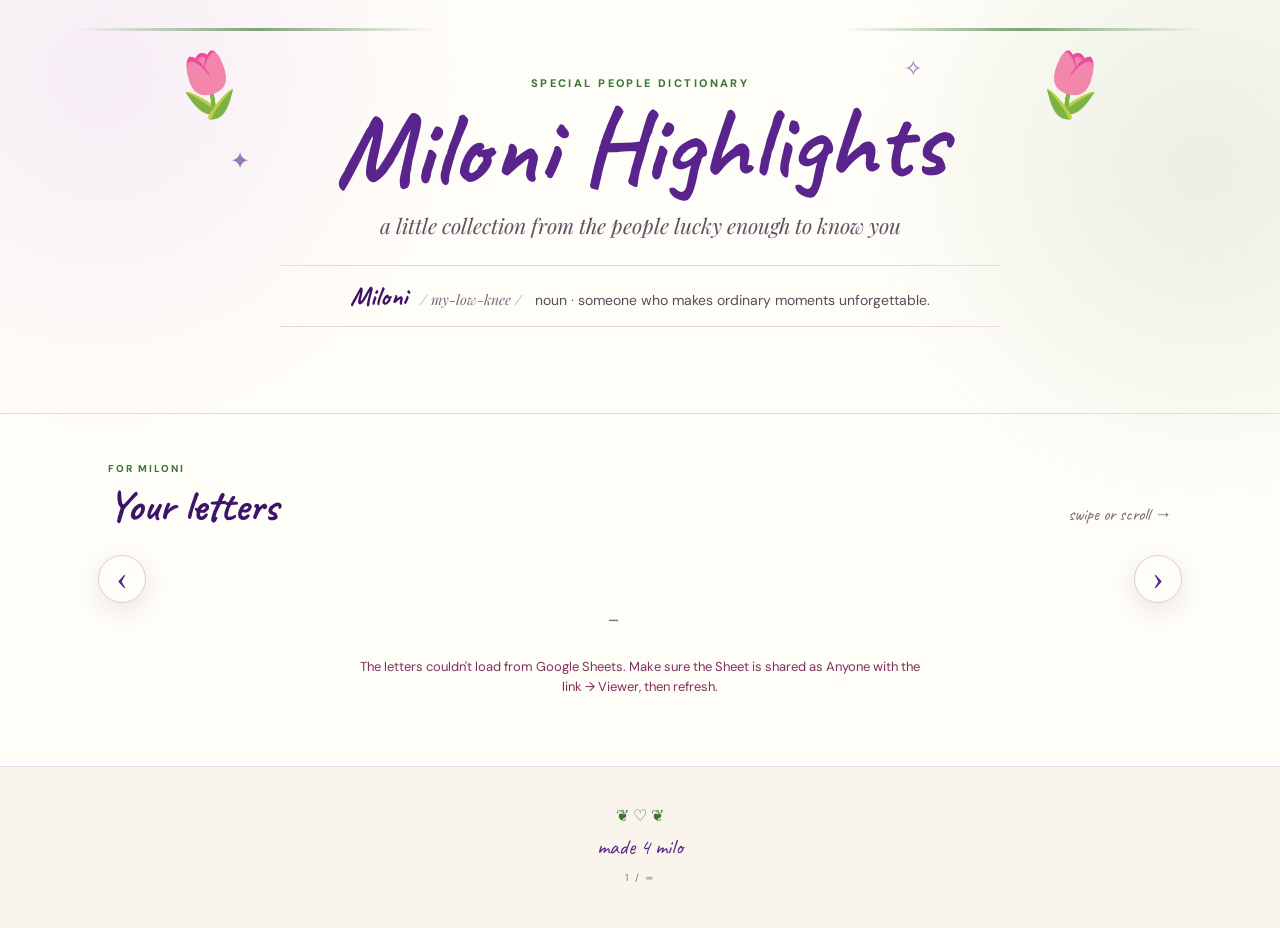
==== index.html @ f62aa42f "Add files via upload" ====
<!DOCTYPE html>
<html lang="en">
<head>
  <meta charset="UTF-8">
  <meta name="viewport" content="width=device-width, initial-scale=1.0">
  <meta name="theme-color" content="#5a248d">
  <title>Miloni Highlights ♡</title>
  <meta name="description" content="A growing collection of messages for Miloni.">
  <link rel="preconnect" href="https://fonts.googleapis.com">
  <link rel="preconnect" href="https://fonts.gstatic.com" crossorigin>
  <link href="https://fonts.googleapis.com/css2?family=Caveat:wght@500;600;700&family=DM+Sans:wght@400;500;600;700&family=Playfair+Display:ital,wght@0,600;1,600&display=swap" rel="stylesheet">
  <link rel="stylesheet" href="styles.css">
</head>
<body>
  <div class="site">
    <header class="hero">
      <div class="corner left">🌷</div>
      <div class="corner right">🌷</div>
      <div class="spark s1">✦</div>
            <div class="spark s3">✧</div>

      <p class="kicker">SPECIAL PEOPLE DICTIONARY</p>
      <h1>Miloni Highlights</h1>
      <p class="subhead">a little collection from the people lucky enough to know you</p>

      <div class="dictionary-line">
        <span class="word">Miloni</span>
        <span class="pronounce">/ my-low-knee /</span>
        <span class="meaning">noun · someone who makes ordinary moments unforgettable.</span>
      </div>

    </header>

    <main>
      <section class="letters-section">
        <div class="section-top">
          <div>
            <p class="tiny-label">FOR MILONI</p>
            <h2>Your letters</h2>
          </div>
          <p class="hint">swipe or scroll →</p>
        </div>

        <div class="deck-wrap">
          <button class="nav prev" type="button" aria-label="Previous message">‹</button>

          <div id="deck" class="deck" tabindex="0" aria-label="Miloni's messages"></div>

          <button class="nav next" type="button" aria-label="Next message">›</button>
        </div>

        <div class="deck-footer">
          <span id="counter">—</span>
          <div id="dots" class="dots" aria-hidden="true"></div>
        </div>

        <div id="status" class="status">Gathering the good stuff…</div>
      </section>
    </main>

    <footer>
      <div>❦ ♡ ❦</div>
      <p>made 4 milo</p>
      <span>1 / ∞</span>
    </footer>
  </div>

  <script src="script.js"></script>
</body>
</html>
---- styles.css ----
:root {
  --purple: #5a248d;
  --purple-deep: #3d1468;
  --lavender: #cfaae9;
  --lavender-pale: #f4ebfb;
  --green: #3d7435;
  --paper: #fffdf8;
  --cream: #faf5ec;
  --ink: #2d2731;
  --muted: #746a78;
  --line: #e4d8e7;
}

* { box-sizing: border-box; }

html { scroll-behavior: smooth; }

body {
  margin: 0;
  color: var(--ink);
  background: #f4efe8;
  font-family: "DM Sans", sans-serif;
}

.site {
  min-height: 100%;
  background:
    radial-gradient(circle at 8% 8%, rgba(207,170,233,.18), transparent 25%),
    radial-gradient(circle at 94% 18%, rgba(61,116,53,.10), transparent 24%),
    var(--paper);
}

.hero {
  position: relative;
  overflow: hidden;
  text-align: center;
  padding: 76px 22px 58px;
  border-bottom: 1px solid var(--line);
}

.hero::before,
.hero::after {
  content: "";
  position: absolute;
  height: 3px;
  width: min(360px, 35vw);
  top: 28px;
  background: linear-gradient(90deg, transparent, var(--green), transparent);
  opacity: .65;
}
.hero::before { left: 6%; }
.hero::after { right: 6%; }

.kicker {
  margin: 0 0 9px;
  color: var(--green);
  font-size: 11px;
  font-weight: 800;
  letter-spacing: .22em;
}

h1 {
  margin: 0;
  color: var(--purple);
  font-family: "Caveat", cursive;
  font-size: clamp(58px, 10vw, 104px);
  line-height: .9;
  transform: rotate(-1deg);
}

.subhead {
  max-width: 600px;
  margin: 18px auto 26px;
  color: #5c5260;
  font-family: "Playfair Display", serif;
  font-style: italic;
  font-size: clamp(16px, 2.4vw, 21px);
}

.dictionary-line {
  display: flex;
  flex-wrap: wrap;
  align-items: baseline;
  justify-content: center;
  gap: 8px 13px;
  max-width: 720px;
  margin: 0 auto 28px;
  padding: 13px 18px;
  border-top: 1px solid var(--line);
  border-bottom: 1px solid var(--line);
  color: #564d5b;
  font-size: 14px;
}

.word {
  color: var(--purple-deep);
  font-family: "Caveat", cursive;
  font-size: 27px;
  font-weight: 700;
}

.pronounce {
  font-family: "Playfair Display", serif;
  font-style: italic;
  color: #75687b;
}


.corner {
  position: absolute;
  top: 45px;
  font-size: clamp(38px, 6vw, 62px);
}
.corner.left { left: max(16px, calc(50% - 470px)); transform: rotate(-10deg); }
.corner.right { right: max(16px, calc(50% - 470px)); transform: rotate(10deg) scaleX(-1); }

.spark {
  position: absolute;
  color: var(--purple);
  opacity: .6;
}
.s1 { left: 18%; top: 145px; font-size: 24px; }
.s2 { right: 19%; top: 130px; font-size: 25px; }
.s3 { right: 28%; top: 54px; font-size: 22px; }

main {
  padding: 48px 0 68px;
}

.letters-section {
  max-width: 1120px;
  margin: 0 auto;
}

.section-top {
  display: flex;
  align-items: flex-end;
  justify-content: space-between;
  gap: 20px;
  padding: 0 28px 20px;
}

.tiny-label {
  margin: 0 0 4px;
  color: var(--green);
  font-size: 10px;
  font-weight: 800;
  letter-spacing: .2em;
}

h2 {
  margin: 0;
  color: var(--purple-deep);
  font-family: "Caveat", cursive;
  font-size: 43px;
}

.hint {
  margin: 0 0 8px;
  color: var(--muted);
  font-family: "Caveat", cursive;
  font-size: 18px;
}

.deck-wrap {
  position: relative;
}

.deck {
  display: flex;
  gap: 22px;
  overflow-x: auto;
  overscroll-behavior-x: contain;
  scroll-snap-type: x mandatory;
  scroll-padding-inline: max(28px, calc((100% - 650px) / 2));
  padding: 18px max(28px, calc((100% - 650px) / 2)) 34px;
  scrollbar-width: none;
  -webkit-overflow-scrolling: touch;
}
.deck::-webkit-scrollbar { display: none; }

.letter-card {
  flex: 0 0 min(650px, calc(100vw - 56px));
  min-width: 0;
  scroll-snap-align: center;
  position: relative;
  overflow: hidden;
  min-height: 430px;
  padding: 58px 52px 42px;
  border: 1px solid #dfd3e3;
  border-radius: 10px;
  background:
    linear-gradient(to bottom, transparent 0, transparent 45px, rgba(85,80,90,.075) 46px, transparent 47px) 0 0 / 100% 33px,
    var(--paper);
  box-shadow:
    0 18px 45px rgba(62,35,72,.13),
    0 2px 0 rgba(90,36,141,.08);
  transform: rotate(var(--tilt, 0deg));
}

.letter-card:nth-child(3n+2) { --tilt: .35deg; }
.letter-card:nth-child(3n+3) { --tilt: -.25deg; }

.letter-card::before {
  content: "";
  position: absolute;
  left: 34px;
  top: 0;
  bottom: 0;
  width: 1px;
  background: rgba(174,100,125,.22);
}

.card-number {
  position: absolute;
  top: 19px;
  left: 52px;
  color: #8d7b94;
  font-size: 11px;
  font-weight: 800;
  letter-spacing: .16em;
}

.pin {
  position: absolute;
  top: 19px;
  right: 27px;
  color: var(--purple);
  font-family: "Caveat", cursive;
  font-size: 24px;
}

.message {
  margin: 18px 0 30px;
  white-space: pre-wrap;
  overflow-wrap: anywhere;
  color: #33293a;
  font-family: "Caveat", cursive;
  font-size: clamp(27px, 3.4vw, 37px);
  line-height: 1.38;
}

.signature {
  margin-top: auto;
  padding-top: 8px;
  text-align: right;
  color: var(--purple);
  font-family: "Caveat", cursive;
  font-size: 30px;
  font-weight: 700;
}

.date {
  display: block;
  margin-top: 3px;
  text-align: right;
  color: #8a7e8f;
  font-family: "DM Sans", sans-serif;
  font-size: 10px;
  font-weight: 700;
  letter-spacing: .1em;
  text-transform: uppercase;
}

.nav {
  position: absolute;
  z-index: 5;
  top: 50%;
  transform: translateY(-50%);
  width: 48px;
  height: 48px;
  border: 1px solid #dac9e3;
  border-radius: 50%;
  background: rgba(255,253,248,.94);
  color: var(--purple);
  font-family: serif;
  font-size: 33px;
  line-height: 1;
  cursor: pointer;
  box-shadow: 0 8px 24px rgba(57,35,67,.10);
}
.prev { left: 18px; }
.next { right: 18px; }
.nav:disabled { opacity: .3; cursor: default; }

.deck-footer {
  display: flex;
  align-items: center;
  justify-content: center;
  gap: 18px;
  min-height: 30px;
  padding: 0 22px;
}

#counter {
  min-width: 46px;
  color: var(--muted);
  font-size: 12px;
  font-weight: 700;
  letter-spacing: .08em;
}

.dots {
  display: flex;
  flex-wrap: wrap;
  justify-content: center;
  gap: 7px;
  max-width: 280px;
}

.dot {
  width: 7px;
  height: 7px;
  border-radius: 999px;
  background: #d7cbdc;
  transition: width .2s ease, background .2s ease;
}
.dot.active {
  width: 22px;
  background: var(--purple);
}

.status {
  max-width: 620px;
  margin: 22px auto 0;
  padding: 0 22px;
  text-align: center;
  color: var(--muted);
  font-family: "Caveat", cursive;
  font-size: 20px;
}

.status.error {
  color: #7e315c;
  font-family: "DM Sans", sans-serif;
  font-size: 13px;
  line-height: 1.6;
}

footer {
  padding: 38px 20px 42px;
  border-top: 1px solid var(--line);
  background: var(--cream);
  color: var(--green);
  text-align: center;
}

footer p {
  margin: 7px 0 4px;
  color: var(--purple);
  font-family: "Caveat", cursive;
  font-size: 22px;
}

footer span {
  color: #817485;
  font-size: 10px;
  letter-spacing: .2em;
}

@media (max-width: 760px) {
  .hero { padding: 64px 18px 48px; }
  .corner { top: 32px; font-size: 38px; }
  .spark { opacity: .35; }
  .section-top { padding-inline: 20px; }
  .hint { display: none; }

  .deck {
    gap: 16px;
    scroll-padding-inline: 18px;
    padding: 13px 18px 32px;
  }

  .letter-card {
    flex-basis: calc(100vw - 36px);
    min-height: 440px;
    padding: 54px 30px 36px 42px;
  }

  .letter-card::before { left: 25px; }
  .card-number { left: 42px; }
  .nav { display: none; }
}

@media (prefers-reduced-motion: reduce) {
  * { scroll-behavior: auto !important; }
}
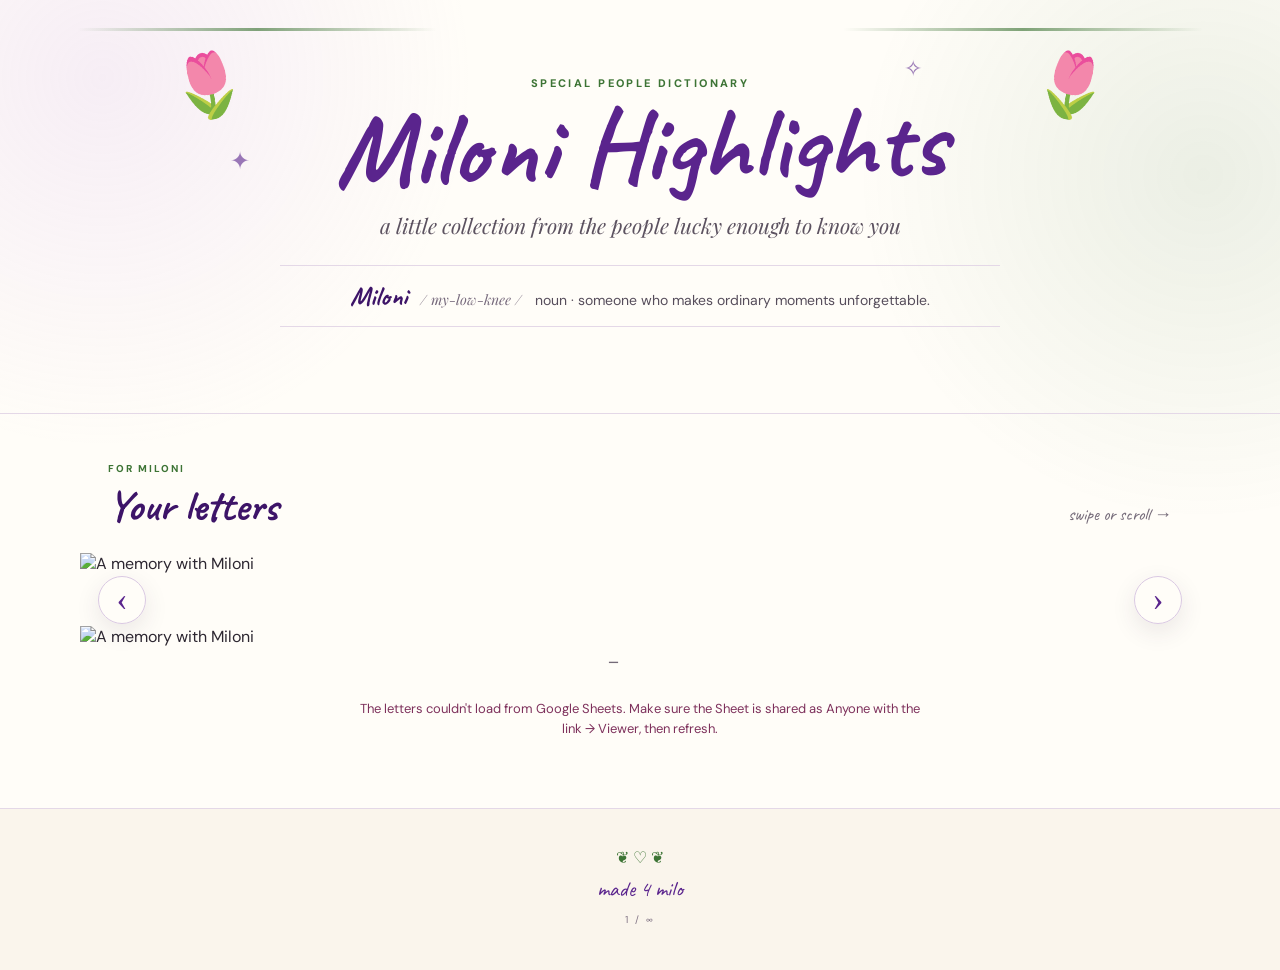
==== commit 7fc3a501: "Add rotating photo rails" ====
--- a/index.html
+++ b/index.html
@@ -17,18 +17,15 @@
       <div class="corner left">🌷</div>
       <div class="corner right">🌷</div>
       <div class="spark s1">✦</div>
-            <div class="spark s3">✧</div>
-
+      <div class="spark s3">✧</div>
       <p class="kicker">SPECIAL PEOPLE DICTIONARY</p>
       <h1>Miloni Highlights</h1>
       <p class="subhead">a little collection from the people lucky enough to know you</p>
-
       <div class="dictionary-line">
         <span class="word">Miloni</span>
         <span class="pronounce">/ my-low-knee /</span>
         <span class="meaning">noun · someone who makes ordinary moments unforgettable.</span>
       </div>
-
     </header>
 
     <main>
@@ -41,19 +38,26 @@
           <p class="hint">swipe or scroll →</p>
         </div>
 
-        <div class="deck-wrap">
-          <button class="nav prev" type="button" aria-label="Previous message">‹</button>
+        <div class="memory-stage">
+          <aside class="photo-rail photo-rail-left" aria-label="Memory photos">
+            <div class="photo-frame"><img id="photoLeft" alt="A memory with Miloni"></div>
+          </aside>
 
-          <div id="deck" class="deck" tabindex="0" aria-label="Miloni's messages"></div>
+          <div class="deck-wrap">
+            <button class="nav prev" type="button" aria-label="Previous message">‹</button>
+            <div id="deck" class="deck" tabindex="0" aria-label="Miloni's messages"></div>
+            <button class="nav next" type="button" aria-label="Next message">›</button>
+          </div>
 
-          <button class="nav next" type="button" aria-label="Next message">›</button>
+          <aside class="photo-rail photo-rail-right" aria-label="Memory photos">
+            <div class="photo-frame"><img id="photoRight" alt="A memory with Miloni"></div>
+          </aside>
         </div>
 
         <div class="deck-footer">
           <span id="counter">—</span>
           <div id="dots" class="dots" aria-hidden="true"></div>
         </div>
-
         <div id="status" class="status">Gathering the good stuff…</div>
       </section>
     </main>
@@ -64,7 +68,6 @@
       <span>1 / ∞</span>
     </footer>
   </div>
-
   <script src="script.js"></script>
 </body>
 </html>
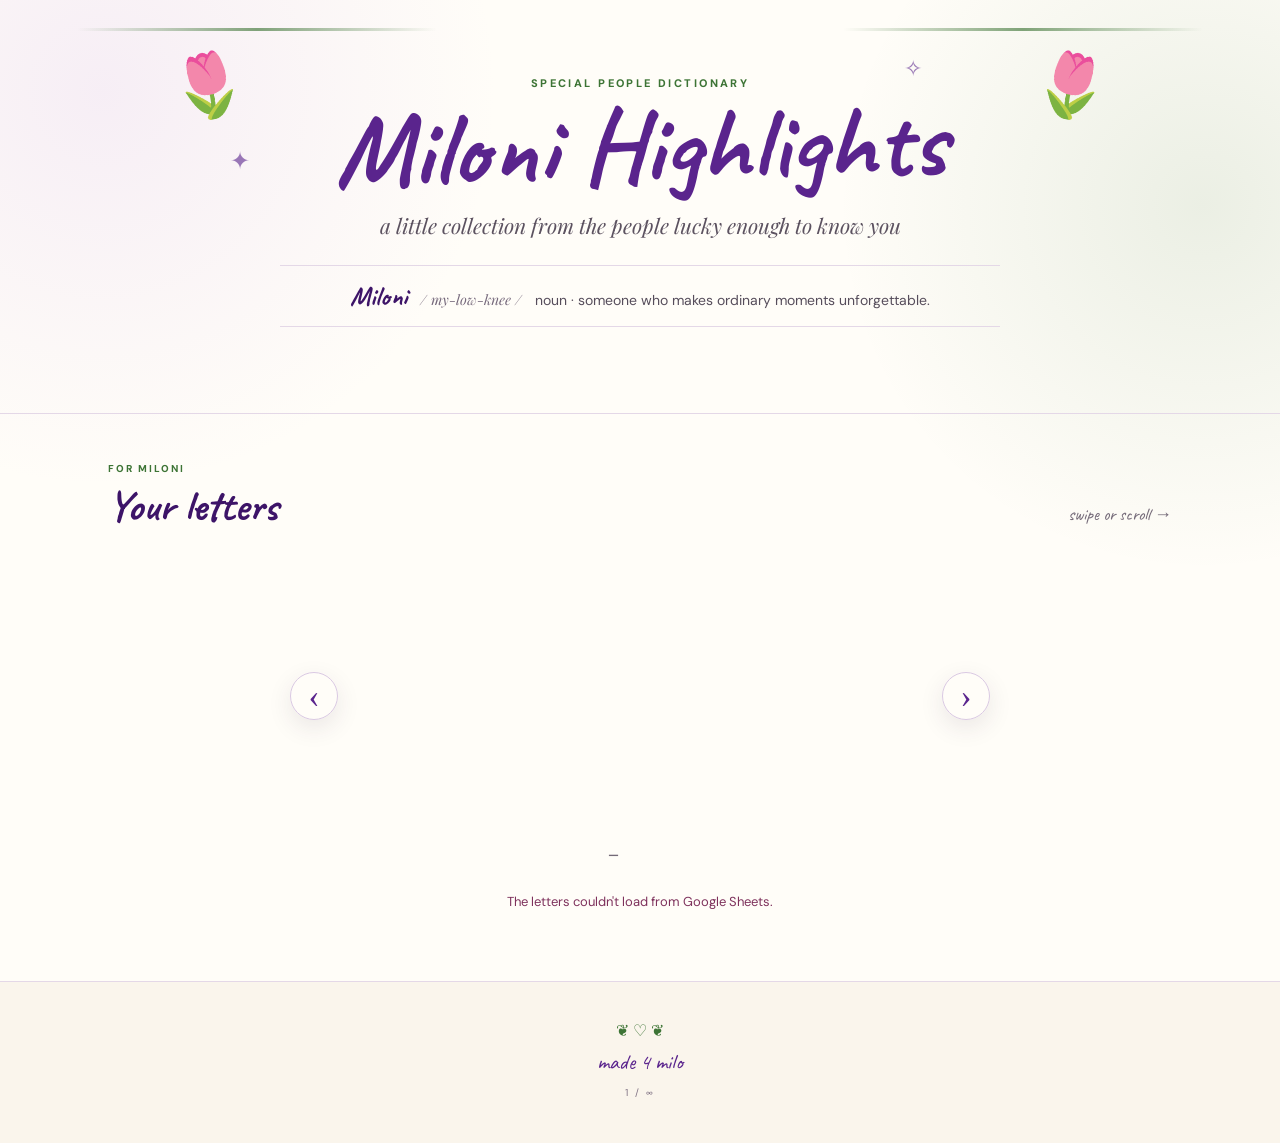
==== commit 40c8bc64: "Force fresh mobile styles and scripts" ====
--- a/index.html
+++ b/index.html
@@ -9,7 +9,7 @@
   <link rel="preconnect" href="https://fonts.googleapis.com">
   <link rel="preconnect" href="https://fonts.gstatic.com" crossorigin>
   <link href="https://fonts.googleapis.com/css2?family=Caveat:wght@500;600;700&family=DM+Sans:wght@400;500;600;700&family=Playfair+Display:ital,wght@0,600;1,600&display=swap" rel="stylesheet">
-  <link rel="stylesheet" href="styles.css">
+  <link rel="stylesheet" href="styles.css?v=5">
 </head>
 <body>
   <div class="site">
@@ -68,6 +68,6 @@
       <span>1 / ∞</span>
     </footer>
   </div>
-  <script src="script.js"></script>
+  <script src="script.js?v=5"></script>
 </body>
 </html>
--- a/styles.css
+++ b/styles.css
@@ -1,388 +1 @@
-
-:root {
-  --purple: #5a248d;
-  --purple-deep: #3d1468;
-  --lavender: #cfaae9;
-  --lavender-pale: #f4ebfb;
-  --green: #3d7435;
-  --paper: #fffdf8;
-  --cream: #faf5ec;
-  --ink: #2d2731;
-  --muted: #746a78;
-  --line: #e4d8e7;
-}
-
-* { box-sizing: border-box; }
-
-html { scroll-behavior: smooth; }
-
-body {
-  margin: 0;
-  color: var(--ink);
-  background: #f4efe8;
-  font-family: "DM Sans", sans-serif;
-}
-
-.site {
-  min-height: 100%;
-  background:
-    radial-gradient(circle at 8% 8%, rgba(207,170,233,.18), transparent 25%),
-    radial-gradient(circle at 94% 18%, rgba(61,116,53,.10), transparent 24%),
-    var(--paper);
-}
-
-.hero {
-  position: relative;
-  overflow: hidden;
-  text-align: center;
-  padding: 76px 22px 58px;
-  border-bottom: 1px solid var(--line);
-}
-
-.hero::before,
-.hero::after {
-  content: "";
-  position: absolute;
-  height: 3px;
-  width: min(360px, 35vw);
-  top: 28px;
-  background: linear-gradient(90deg, transparent, var(--green), transparent);
-  opacity: .65;
-}
-.hero::before { left: 6%; }
-.hero::after { right: 6%; }
-
-.kicker {
-  margin: 0 0 9px;
-  color: var(--green);
-  font-size: 11px;
-  font-weight: 800;
-  letter-spacing: .22em;
-}
-
-h1 {
-  margin: 0;
-  color: var(--purple);
-  font-family: "Caveat", cursive;
-  font-size: clamp(58px, 10vw, 104px);
-  line-height: .9;
-  transform: rotate(-1deg);
-}
-
-.subhead {
-  max-width: 600px;
-  margin: 18px auto 26px;
-  color: #5c5260;
-  font-family: "Playfair Display", serif;
-  font-style: italic;
-  font-size: clamp(16px, 2.4vw, 21px);
-}
-
-.dictionary-line {
-  display: flex;
-  flex-wrap: wrap;
-  align-items: baseline;
-  justify-content: center;
-  gap: 8px 13px;
-  max-width: 720px;
-  margin: 0 auto 28px;
-  padding: 13px 18px;
-  border-top: 1px solid var(--line);
-  border-bottom: 1px solid var(--line);
-  color: #564d5b;
-  font-size: 14px;
-}
-
-.word {
-  color: var(--purple-deep);
-  font-family: "Caveat", cursive;
-  font-size: 27px;
-  font-weight: 700;
-}
-
-.pronounce {
-  font-family: "Playfair Display", serif;
-  font-style: italic;
-  color: #75687b;
-}
-
-
-.corner {
-  position: absolute;
-  top: 45px;
-  font-size: clamp(38px, 6vw, 62px);
-}
-.corner.left { left: max(16px, calc(50% - 470px)); transform: rotate(-10deg); }
-.corner.right { right: max(16px, calc(50% - 470px)); transform: rotate(10deg) scaleX(-1); }
-
-.spark {
-  position: absolute;
-  color: var(--purple);
-  opacity: .6;
-}
-.s1 { left: 18%; top: 145px; font-size: 24px; }
-.s2 { right: 19%; top: 130px; font-size: 25px; }
-.s3 { right: 28%; top: 54px; font-size: 22px; }
-
-main {
-  padding: 48px 0 68px;
-}
-
-.letters-section {
-  max-width: 1120px;
-  margin: 0 auto;
-}
-
-.section-top {
-  display: flex;
-  align-items: flex-end;
-  justify-content: space-between;
-  gap: 20px;
-  padding: 0 28px 20px;
-}
-
-.tiny-label {
-  margin: 0 0 4px;
-  color: var(--green);
-  font-size: 10px;
-  font-weight: 800;
-  letter-spacing: .2em;
-}
-
-h2 {
-  margin: 0;
-  color: var(--purple-deep);
-  font-family: "Caveat", cursive;
-  font-size: 43px;
-}
-
-.hint {
-  margin: 0 0 8px;
-  color: var(--muted);
-  font-family: "Caveat", cursive;
-  font-size: 18px;
-}
-
-.deck-wrap {
-  position: relative;
-}
-
-.deck {
-  display: flex;
-  gap: 22px;
-  overflow-x: auto;
-  overscroll-behavior-x: contain;
-  scroll-snap-type: x mandatory;
-  scroll-padding-inline: max(28px, calc((100% - 650px) / 2));
-  padding: 18px max(28px, calc((100% - 650px) / 2)) 34px;
-  scrollbar-width: none;
-  -webkit-overflow-scrolling: touch;
-}
-.deck::-webkit-scrollbar { display: none; }
-
-.letter-card {
-  flex: 0 0 min(650px, calc(100vw - 56px));
-  min-width: 0;
-  scroll-snap-align: center;
-  position: relative;
-  overflow: hidden;
-  min-height: 430px;
-  padding: 58px 52px 42px;
-  border: 1px solid #dfd3e3;
-  border-radius: 10px;
-  background:
-    linear-gradient(to bottom, transparent 0, transparent 45px, rgba(85,80,90,.075) 46px, transparent 47px) 0 0 / 100% 33px,
-    var(--paper);
-  box-shadow:
-    0 18px 45px rgba(62,35,72,.13),
-    0 2px 0 rgba(90,36,141,.08);
-  transform: rotate(var(--tilt, 0deg));
-}
-
-.letter-card:nth-child(3n+2) { --tilt: .35deg; }
-.letter-card:nth-child(3n+3) { --tilt: -.25deg; }
-
-.letter-card::before {
-  content: "";
-  position: absolute;
-  left: 34px;
-  top: 0;
-  bottom: 0;
-  width: 1px;
-  background: rgba(174,100,125,.22);
-}
-
-.card-number {
-  position: absolute;
-  top: 19px;
-  left: 52px;
-  color: #8d7b94;
-  font-size: 11px;
-  font-weight: 800;
-  letter-spacing: .16em;
-}
-
-.pin {
-  position: absolute;
-  top: 19px;
-  right: 27px;
-  color: var(--purple);
-  font-family: "Caveat", cursive;
-  font-size: 24px;
-}
-
-.message {
-  margin: 18px 0 30px;
-  white-space: pre-wrap;
-  overflow-wrap: anywhere;
-  color: #33293a;
-  font-family: "Caveat", cursive;
-  font-size: clamp(27px, 3.4vw, 37px);
-  line-height: 1.38;
-}
-
-.signature {
-  margin-top: auto;
-  padding-top: 8px;
-  text-align: right;
-  color: var(--purple);
-  font-family: "Caveat", cursive;
-  font-size: 30px;
-  font-weight: 700;
-}
-
-.date {
-  display: block;
-  margin-top: 3px;
-  text-align: right;
-  color: #8a7e8f;
-  font-family: "DM Sans", sans-serif;
-  font-size: 10px;
-  font-weight: 700;
-  letter-spacing: .1em;
-  text-transform: uppercase;
-}
-
-.nav {
-  position: absolute;
-  z-index: 5;
-  top: 50%;
-  transform: translateY(-50%);
-  width: 48px;
-  height: 48px;
-  border: 1px solid #dac9e3;
-  border-radius: 50%;
-  background: rgba(255,253,248,.94);
-  color: var(--purple);
-  font-family: serif;
-  font-size: 33px;
-  line-height: 1;
-  cursor: pointer;
-  box-shadow: 0 8px 24px rgba(57,35,67,.10);
-}
-.prev { left: 18px; }
-.next { right: 18px; }
-.nav:disabled { opacity: .3; cursor: default; }
-
-.deck-footer {
-  display: flex;
-  align-items: center;
-  justify-content: center;
-  gap: 18px;
-  min-height: 30px;
-  padding: 0 22px;
-}
-
-#counter {
-  min-width: 46px;
-  color: var(--muted);
-  font-size: 12px;
-  font-weight: 700;
-  letter-spacing: .08em;
-}
-
-.dots {
-  display: flex;
-  flex-wrap: wrap;
-  justify-content: center;
-  gap: 7px;
-  max-width: 280px;
-}
-
-.dot {
-  width: 7px;
-  height: 7px;
-  border-radius: 999px;
-  background: #d7cbdc;
-  transition: width .2s ease, background .2s ease;
-}
-.dot.active {
-  width: 22px;
-  background: var(--purple);
-}
-
-.status {
-  max-width: 620px;
-  margin: 22px auto 0;
-  padding: 0 22px;
-  text-align: center;
-  color: var(--muted);
-  font-family: "Caveat", cursive;
-  font-size: 20px;
-}
-
-.status.error {
-  color: #7e315c;
-  font-family: "DM Sans", sans-serif;
-  font-size: 13px;
-  line-height: 1.6;
-}
-
-footer {
-  padding: 38px 20px 42px;
-  border-top: 1px solid var(--line);
-  background: var(--cream);
-  color: var(--green);
-  text-align: center;
-}
-
-footer p {
-  margin: 7px 0 4px;
-  color: var(--purple);
-  font-family: "Caveat", cursive;
-  font-size: 22px;
-}
-
-footer span {
-  color: #817485;
-  font-size: 10px;
-  letter-spacing: .2em;
-}
-
-@media (max-width: 760px) {
-  .hero { padding: 64px 18px 48px; }
-  .corner { top: 32px; font-size: 38px; }
-  .spark { opacity: .35; }
-  .section-top { padding-inline: 20px; }
-  .hint { display: none; }
-
-  .deck {
-    gap: 16px;
-    scroll-padding-inline: 18px;
-    padding: 13px 18px 32px;
-  }
-
-  .letter-card {
-    flex-basis: calc(100vw - 36px);
-    min-height: 440px;
-    padding: 54px 30px 36px 42px;
-  }
-
-  .letter-card::before { left: 25px; }
-  .card-number { left: 42px; }
-  .nav { display: none; }
-}
-
-@media (prefers-reduced-motion: reduce) {
-  * { scroll-behavior: auto !important; }
-}
+:root{--purple:#5a248d;--purple-deep:#3d1468;--lavender:#cfaae9;--green:#3d7435;--paper:#fffdf8;--cream:#faf5ec;--ink:#2d2731;--muted:#746a78;--line:#e4d8e7}*{box-sizing:border-box}html{scroll-behavior:smooth}body{margin:0;color:var(--ink);background:#f4efe8;font-family:"DM Sans",sans-serif}.site{min-height:100%;background:radial-gradient(circle at 8% 8%,rgba(207,170,233,.18),transparent 25%),radial-gradient(circle at 94% 18%,rgba(61,116,53,.10),transparent 24%),var(--paper)}.hero{position:relative;overflow:hidden;text-align:center;padding:76px 22px 58px;border-bottom:1px solid var(--line)}.hero:before,.hero:after{content:"";position:absolute;height:3px;width:min(360px,35vw);top:28px;background:linear-gradient(90deg,transparent,var(--green),transparent);opacity:.65}.hero:before{left:6%}.hero:after{right:6%}.kicker{margin:0 0 9px;color:var(--green);font-size:11px;font-weight:800;letter-spacing:.22em}h1{margin:0;color:var(--purple);font-family:"Caveat",cursive;font-size:clamp(58px,10vw,104px);line-height:.9;transform:rotate(-1deg)}.subhead{max-width:600px;margin:18px auto 26px;color:#5c5260;font-family:"Playfair Display",serif;font-style:italic;font-size:clamp(16px,2.4vw,21px)}.dictionary-line{display:flex;flex-wrap:wrap;align-items:baseline;justify-content:center;gap:8px 13px;max-width:720px;margin:0 auto 28px;padding:13px 18px;border-top:1px solid var(--line);border-bottom:1px solid var(--line);color:#564d5b;font-size:14px}.word{color:var(--purple-deep);font-family:"Caveat",cursive;font-size:27px;font-weight:700}.pronounce{font-family:"Playfair Display",serif;font-style:italic;color:#75687b}.corner{position:absolute;top:45px;font-size:clamp(38px,6vw,62px)}.corner.left{left:max(16px,calc(50% - 470px));transform:rotate(-10deg)}.corner.right{right:max(16px,calc(50% - 470px));transform:rotate(10deg) scaleX(-1)}.spark{position:absolute;color:var(--purple);opacity:.6}.s1{left:18%;top:145px;font-size:24px}.s3{right:28%;top:54px;font-size:22px}main{padding:48px 0 68px}.letters-section{max-width:1440px;margin:0 auto}.section-top{display:flex;align-items:flex-end;justify-content:space-between;gap:20px;max-width:1120px;margin:auto;padding:0 28px 20px}.tiny-label{margin:0 0 4px;color:var(--green);font-size:10px;font-weight:800;letter-spacing:.2em}h2{margin:0;color:var(--purple-deep);font-family:"Caveat",cursive;font-size:43px}.hint{margin:0 0 8px;color:var(--muted);font-family:"Caveat",cursive;font-size:18px}.memory-stage{display:grid;grid-template-columns:minmax(150px,230px) minmax(0,760px) minmax(150px,230px);align-items:center;justify-content:center;gap:22px;padding:0 20px}.deck-wrap{position:relative;min-width:0}.deck{display:flex;gap:22px;overflow-x:auto;overscroll-behavior-x:contain;scroll-snap-type:x mandatory;scroll-padding-inline:max(28px,calc((100% - 650px)/2));padding:18px max(28px,calc((100% - 650px)/2)) 34px;scrollbar-width:none;-webkit-overflow-scrolling:touch}.deck::-webkit-scrollbar{display:none}.letter-card{flex:0 0 min(650px,calc(100vw - 56px));min-width:0;scroll-snap-align:center;position:relative;overflow:hidden;min-height:430px;padding:58px 52px 42px;border:1px solid #dfd3e3;border-radius:10px;background:linear-gradient(to bottom,transparent 0,transparent 45px,rgba(85,80,90,.075) 46px,transparent 47px) 0 0/100% 33px,var(--paper);box-shadow:0 18px 45px rgba(62,35,72,.13),0 2px 0 rgba(90,36,141,.08);transform:rotate(var(--tilt,0deg))}.letter-card:nth-child(3n+2){--tilt:.35deg}.letter-card:nth-child(3n+3){--tilt:-.25deg}.letter-card:before{content:"";position:absolute;left:34px;top:0;bottom:0;width:1px;background:rgba(174,100,125,.22)}.card-number{position:absolute;top:19px;left:52px;color:#8d7b94;font-size:11px;font-weight:800;letter-spacing:.16em}.message{margin:18px 0 30px;white-space:pre-wrap;overflow-wrap:anywhere;color:#33293a;font-family:"Caveat",cursive;font-size:clamp(27px,3.4vw,37px);line-height:1.38}.signature{margin-top:auto;padding-top:8px;text-align:right;color:var(--purple);font-family:"Caveat",cursive;font-size:30px;font-weight:700}.date{display:block;margin-top:3px;text-align:right;color:#8a7e8f;font-size:10px;font-weight:700;letter-spacing:.1em;text-transform:uppercase}.nav{position:absolute;z-index:5;top:50%;transform:translateY(-50%);width:48px;height:48px;border:1px solid #dac9e3;border-radius:50%;background:rgba(255,253,248,.94);color:var(--purple);font-family:serif;font-size:33px;line-height:1;cursor:pointer;box-shadow:0 8px 24px rgba(57,35,67,.10)}.prev{left:18px}.next{right:18px}.nav:disabled{opacity:.3;cursor:default}.photo-rail{display:flex;align-items:center;justify-content:center;visibility:hidden;opacity:0;transition:opacity .5s ease}.photo-rail.ready{visibility:visible;opacity:1}.photo-frame{position:relative;width:100%;aspect-ratio:4/5;padding:9px 9px 27px;background:#fff;box-shadow:0 12px 30px rgba(62,35,72,.16);transform:rotate(-2.3deg);border:1px solid #eee5ef}.photo-rail-right .photo-frame{transform:rotate(2.1deg)}.photo-frame:after{content:"♥";position:absolute;bottom:3px;left:0;right:0;text-align:center;color:#7a2aa8;font-family:"Caveat",cursive;font-size:19px}.photo-frame img{width:100%;height:100%;display:block;object-fit:cover;background:#f4eef6;opacity:1;transition:opacity .55s ease}.photo-frame img:not([src]){visibility:hidden}.photo-frame img.changing{opacity:0}.deck-footer{display:flex;align-items:center;justify-content:center;gap:18px;min-height:30px;padding:0 22px}.deck-footer #counter{min-width:46px;color:var(--muted);font-size:12px;font-weight:700;letter-spacing:.08em}.dots{display:flex;flex-wrap:wrap;justify-content:center;gap:7px;max-width:280px}.dot{width:7px;height:7px;border-radius:999px;background:#d7cbdc;transition:width .2s ease,background .2s ease}.dot.active{width:22px;background:var(--purple)}.status{max-width:620px;margin:22px auto 0;padding:0 22px;text-align:center;color:var(--muted);font-family:"Caveat",cursive;font-size:20px}.status.error{color:#7e315c;font-family:"DM Sans",sans-serif;font-size:13px;line-height:1.6}footer{padding:38px 20px 42px;border-top:1px solid var(--line);background:var(--cream);color:var(--green);text-align:center}footer p{margin:7px 0 4px;color:var(--purple);font-family:"Caveat",cursive;font-size:22px}footer span{color:#817485;font-size:10px;letter-spacing:.2em}@media(max-width:1050px){.memory-stage{grid-template-columns:minmax(115px,170px) minmax(0,700px) minmax(115px,170px);gap:12px}.photo-frame{padding:7px 7px 23px}}@media(max-width:760px){.hero{padding:64px 18px 48px}.corner{top:32px;font-size:38px}.spark{opacity:.35}.section-top{padding-inline:20px}.hint{display:none}.memory-stage{display:flex;flex-direction:column;gap:18px;padding:0 18px}.photo-rail{display:flex;width:min(58vw,220px);margin:0 auto}.photo-rail-left{order:1}.deck-wrap{order:2;width:100%}.photo-rail-right{order:3}.deck{gap:16px;scroll-padding-inline:0;padding:13px 0 32px}.letter-card{flex-basis:100%;min-height:440px;padding:54px 30px 36px 42px}.letter-card:before{left:25px}.card-number{left:42px}.nav{display:none}.deck-footer{margin-top:4px}}@media(prefers-reduced-motion:reduce){*{scroll-behavior:auto!important}.photo-frame img{transition:none}}
